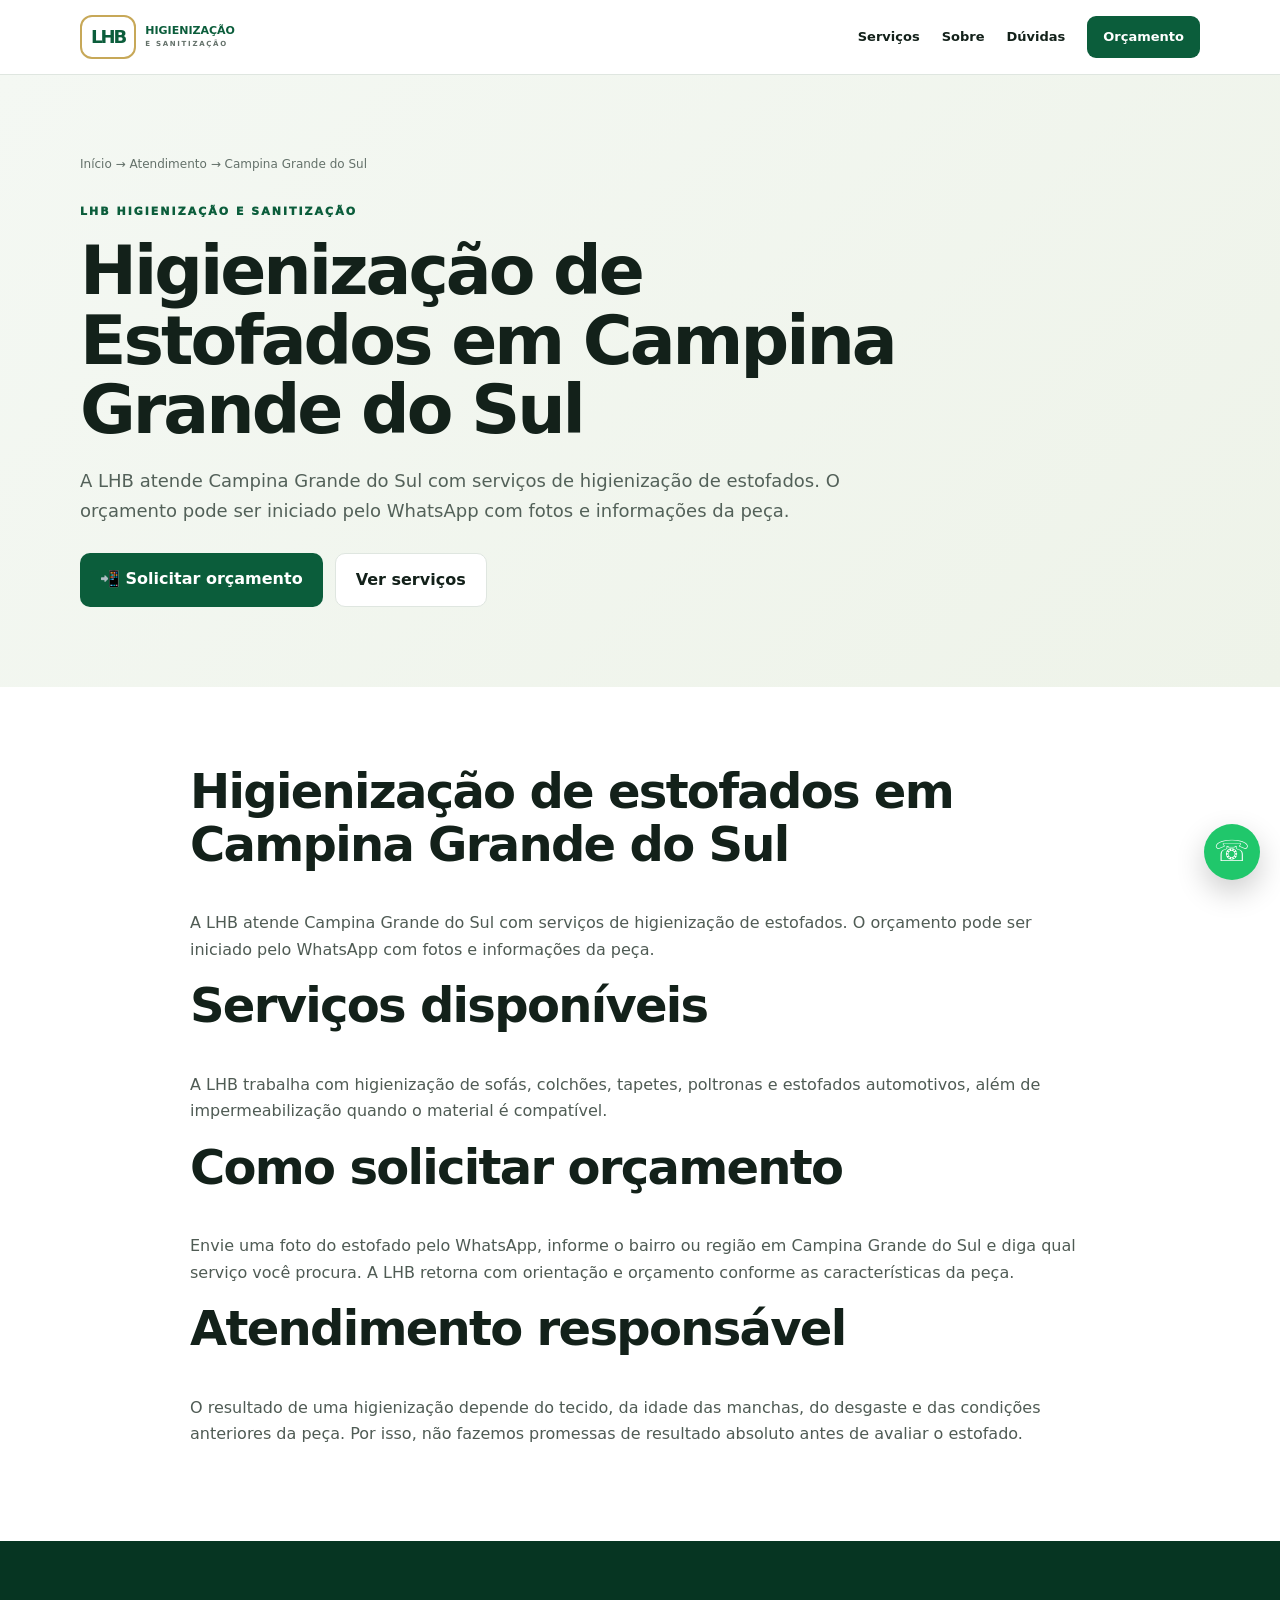
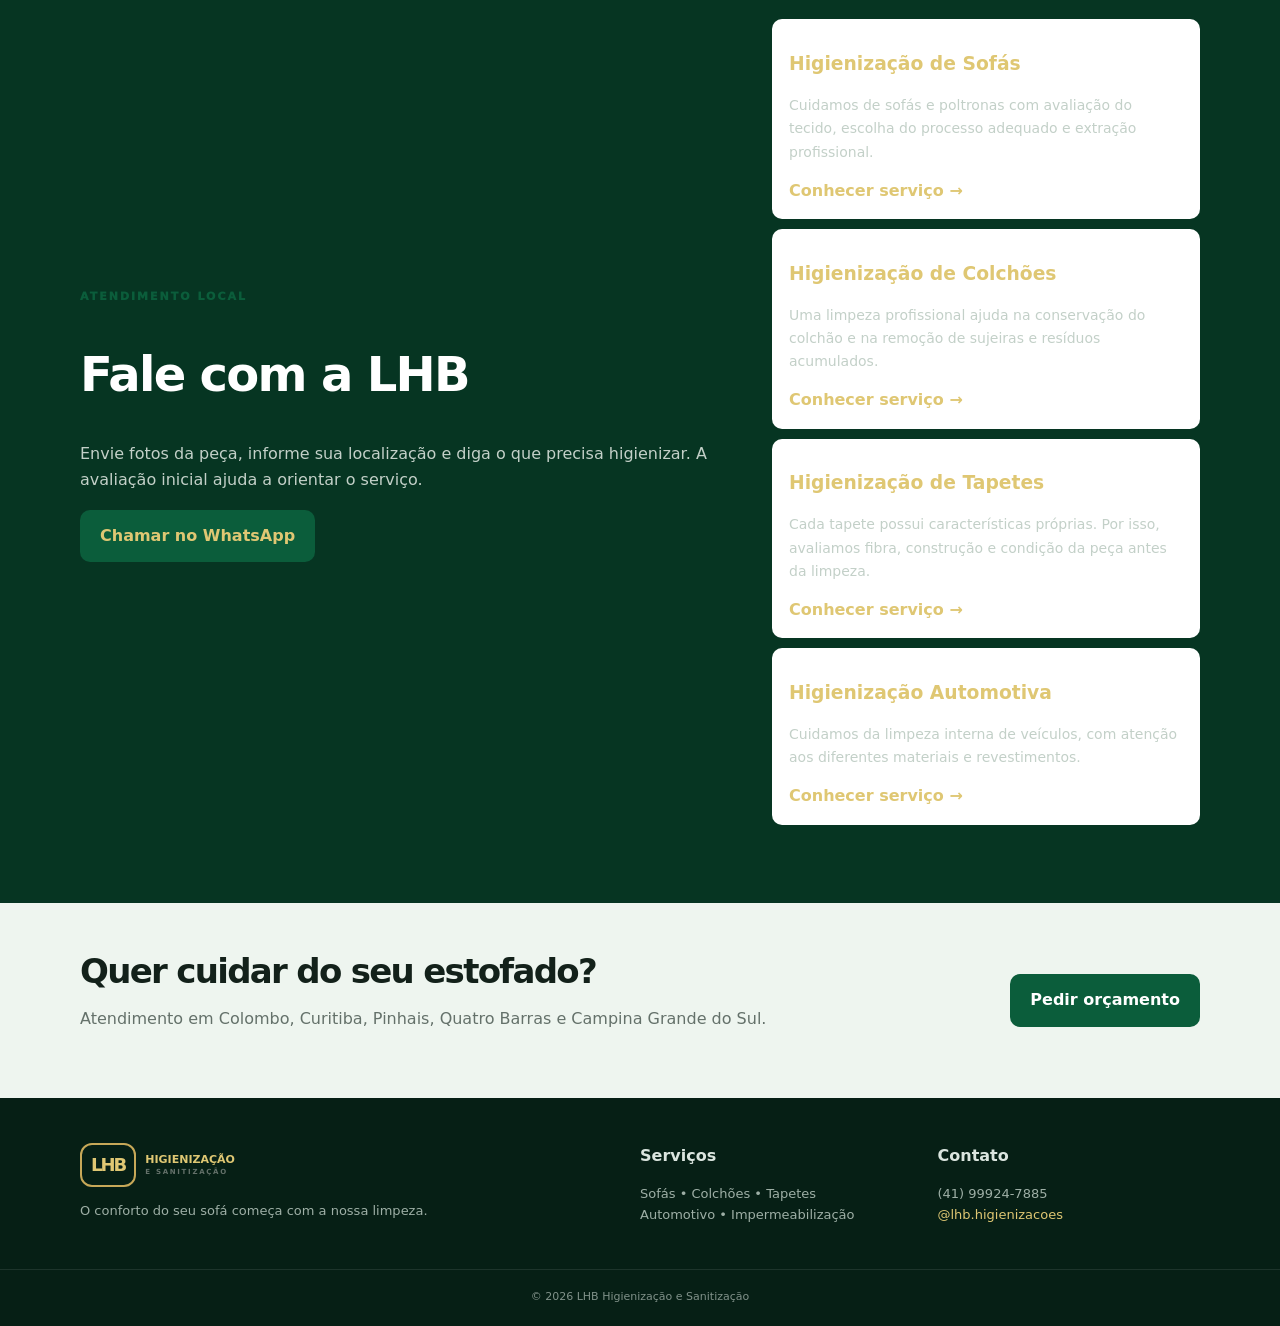
==== local/campina-grande-do-sul-pr.html @ d6521522 "Add files via upload" ====
<!doctype html><html lang="pt-BR"><head><meta charset="utf-8"><meta name="viewport" content="width=device-width,initial-scale=1">
<title>Higienização de Estofados em Campina Grande do Sul | LHB</title><meta name="description" content="Higienização de estofados em Campina Grande do Sul, PR: sofás, colchões, tapetes e automotivo. Atendimento da LHB conforme região e disponibilidade. Orçamento pelo WhatsApp."><meta name="robots" content="index,follow,max-image-preview:large"><link rel="canonical" href="https://lhb-higienizacao.github.io/local/campina-grande-do-sul-pr.html">
<meta property="og:title" content="Higienização de Estofados em Campina Grande do Sul | LHB"><meta property="og:description" content="Higienização de estofados em Campina Grande do Sul, PR: sofás, colchões, tapetes e automotivo. Atendimento da LHB conforme região e disponibilidade. Orçamento pelo WhatsApp."><meta property="og:url" content="https://lhb-higienizacao.github.io/local/campina-grande-do-sul-pr.html"><meta property="og:type" content="website"><meta name="theme-color" content="#0b5d3b">
<link rel="stylesheet" href="/style.css"><script type="application/ld+json">{"@context": "https://schema.org", "@type": "WebPage", "name": "Higienização de Estofados em Campina Grande do Sul | LHB", "description": "Higienização de estofados em Campina Grande do Sul, PR: sofás, colchões, tapetes e automotivo. Atendimento da LHB conforme região e disponibilidade. Orçamento pelo WhatsApp.", "url": "https://lhb-higienizacao.github.io/local/campina-grande-do-sul-pr.html"}</script></head>
<body><header class="header"><div class="container nav"><a class="logo" href="/"><b>LHB</b><span>HIGIENIZAÇÃO<br><small>E SANITIZAÇÃO</small></span></a><nav><a href="/#servicos">Serviços</a><a href="/#sobre">Sobre</a><a href="/#faq">Dúvidas</a><a class="navcta" href="https://wa.me/5541999247885?text=Olá!%20Vim%20pelo%20site%20da%20LHB%20e%20quero%20um%20orçamento." target="_blank" rel="noopener">Orçamento</a></nav></div></header>
<main><section class="hero"><div class="container"><div class="crumb"><a href="/">Início</a> → Atendimento → Campina Grande do Sul</div><span class="tag">LHB HIGIENIZAÇÃO E SANITIZAÇÃO</span><h1>Higienização de Estofados em Campina Grande do Sul</h1><p class="lead">A LHB atende Campina Grande do Sul com serviços de higienização de estofados. O orçamento pode ser iniciado pelo WhatsApp com fotos e informações da peça.</p><div class="buttons"><a class="btn primary" href="https://wa.me/5541999247885?text=Olá!%20Vim%20pelo%20site%20da%20LHB%20e%20quero%20um%20orçamento." target="_blank" rel="noopener">📲 Solicitar orçamento</a><a class="btn secondary" href="/#servicos">Ver serviços</a></div></div></section>
<section class="section"><div class="container article"><h2>Higienização de estofados em Campina Grande do Sul</h2><p>A LHB atende Campina Grande do Sul com serviços de higienização de estofados. O orçamento pode ser iniciado pelo WhatsApp com fotos e informações da peça.</p>
<h2>Serviços disponíveis</h2><p>A LHB trabalha com higienização de sofás, colchões, tapetes, poltronas e estofados automotivos, além de impermeabilização quando o material é compatível.</p>
<h2>Como solicitar orçamento</h2><p>Envie uma foto do estofado pelo WhatsApp, informe o bairro ou região em Campina Grande do Sul e diga qual serviço você procura. A LHB retorna com orientação e orçamento conforme as características da peça.</p>
<h2>Atendimento responsável</h2><p>O resultado de uma higienização depende do tecido, da idade das manchas, do desgaste e das condições anteriores da peça. Por isso, não fazemos promessas de resultado absoluto antes de avaliar o estofado.</p></div></section>
<section class="section dark"><div class="container two"><div><span class="tag">ATENDIMENTO LOCAL</span><h2>Fale com a LHB</h2><p>Envie fotos da peça, informe sua localização e diga o que precisa higienizar. A avaliação inicial ajuda a orientar o serviço.</p><a class="btn primary" href="https://wa.me/5541999247885?text=Olá!%20Quero%20uma%20avaliação%20para%20higienização." target="_blank" rel="noopener">Chamar no WhatsApp</a></div><div class="service-list"><a class="card" href="/servicos/sofas.html"><h3>Higienização de Sofás</h3><p>Cuidamos de sofás e poltronas com avaliação do tecido, escolha do processo adequado e extração profissional.</p><b>Conhecer serviço →</b></a><a class="card" href="/servicos/colchoes.html"><h3>Higienização de Colchões</h3><p>Uma limpeza profissional ajuda na conservação do colchão e na remoção de sujeiras e resíduos acumulados.</p><b>Conhecer serviço →</b></a><a class="card" href="/servicos/tapetes.html"><h3>Higienização de Tapetes</h3><p>Cada tapete possui características próprias. Por isso, avaliamos fibra, construção e condição da peça antes da limpeza.</p><b>Conhecer serviço →</b></a><a class="card" href="/servicos/automotiva.html"><h3>Higienização Automotiva</h3><p>Cuidamos da limpeza interna de veículos, com atenção aos diferentes materiais e revestimentos.</p><b>Conhecer serviço →</b></a></div></div></section>
<section class="cta"><div class="container cta-box"><div><h2>Quer cuidar do seu estofado?</h2><p>Atendimento em Colombo, Curitiba, Pinhais, Quatro Barras e Campina Grande do Sul.</p></div><a class="btn primary" href="https://wa.me/5541999247885?text=Olá!%20Vim%20pelo%20site%20da%20LHB." target="_blank" rel="noopener">Pedir orçamento</a></div></section></main>
<footer><div class="container foot"><div><a class="logo" href="/"><b>LHB</b><span>HIGIENIZAÇÃO<br><small>E SANITIZAÇÃO</small></span></a><p>O conforto do seu sofá começa com a nossa limpeza.</p></div><div><b>Serviços</b><p>Sofás • Colchões • Tapetes<br>Automotivo • Impermeabilização</p></div><div><b>Contato</b><p>(41) 99924-7885<br><a href="https://www.instagram.com/lhb.higienizacoes/" target="_blank" rel="noopener">@lhb.higienizacoes</a></p></div></div><div class="copy">© 2026 LHB Higienização e Sanitização</div></footer><a class="wa" href="https://wa.me/5541999247885?text=Olá!%20Quero%20um%20orçamento%20com%20a%20LHB." target="_blank" rel="noopener">☏</a></body></html>
---- style.css ----
:root{--g:#0b5d3b;--gd:#063522;--gold:#c7a858;--ink:#13211a;--muted:#64716a;--bg:#f5f7f3;--line:#dfe6e0;--white:#fff}*{box-sizing:border-box}html{scroll-behavior:smooth}body{margin:0;font-family:Inter,system-ui,-apple-system,"Segoe UI",sans-serif;color:var(--ink);line-height:1.65}a{text-decoration:none;color:inherit}.container{width:min(1120px,92%);margin:auto}.header{position:sticky;top:0;z-index:20;background:#fffffff2;border-bottom:1px solid var(--line);backdrop-filter:blur(10px)}.nav{height:74px;display:flex;justify-content:space-between;align-items:center}.logo{display:flex;align-items:center;gap:9px;color:var(--g)}.logo b{border:2px solid var(--gold);border-radius:12px;padding:5px 9px;font-size:18px;letter-spacing:-2px}.logo span{font-size:11px;font-weight:900;line-height:1.05}.logo small{font-size:7px;letter-spacing:1.7px;color:var(--muted)}nav{display:flex;align-items:center;gap:22px;font-size:13px;font-weight:800}nav a:hover{color:var(--g)}.navcta{background:var(--g);color:white;padding:10px 16px;border-radius:9px}.hero{background:linear-gradient(135deg,#f4f8f3,#eef3e9);padding:80px 0}.crumb{font-size:12px;color:var(--muted);margin-bottom:22px}.tag{font-size:11px;letter-spacing:2px;font-weight:950;color:var(--g)}h1{font-size:clamp(42px,6vw,68px);line-height:1.02;letter-spacing:-3px;margin:13px 0 22px;max-width:850px}h2{font-size:clamp(30px,4vw,48px);line-height:1.1;letter-spacing:-1.7px}h3{line-height:1.2}.lead{font-size:18px;color:#536159;max-width:760px}.buttons{display:flex;gap:12px;flex-wrap:wrap;margin-top:27px}.btn{padding:13px 20px;border-radius:10px;font-weight:900;display:inline-block}.primary{background:var(--g);color:#fff}.secondary{border:1px solid var(--line);background:#fff}.section{padding:78px 0}.grid{display:grid;grid-template-columns:repeat(3,1fr);gap:18px}.card{padding:24px;border:1px solid var(--line);border-radius:16px;background:#fff}.card p{color:var(--muted);font-size:14px}.card a{color:var(--g);font-weight:900}.article{max-width:900px}.article p{color:#4f5b54}.article h2{margin-top:0}.dark{background:var(--gd);color:#fff}.dark p{color:#c3d0c8}.dark a{color:#dfc773}.two{display:grid;grid-template-columns:1.2fr .8fr;gap:50px;align-items:center}.service-list{display:grid;gap:10px}.service-list a{padding:14px 16px;border:1px solid rgba(255,255,255,.14);border-radius:10px}.localbox{background:#f7f8f5;border:1px solid var(--line);border-radius:18px;padding:28px}.localbox ul{margin:10px 0;padding-left:20px}.cta{background:#eef5ef;padding:50px 0}.cta-box{display:flex;justify-content:space-between;align-items:center;gap:25px}.cta h2{margin:0;font-size:34px}.cta p{color:var(--muted)}footer{background:#061f15;color:#dbe5df;padding:45px 0 20px}.foot{display:grid;grid-template-columns:2fr 1fr 1fr;gap:35px}.foot p{color:#9eafa6;font-size:13px}.foot a{color:#dfc773}.copy{text-align:center;border-top:1px solid #ffffff18;margin-top:30px;padding-top:18px;font-size:11px;color:#81928a}.wa{position:fixed;right:20px;bottom:20px;width:56px;height:56px;border-radius:50%;display:grid;place-items:center;background:#20c76b;color:white;font-size:29px;z-index:30;box-shadow:0 12px 30px #0003}@media(max-width:760px){nav a:not(.navcta){display:none}.hero{padding:60px 0}.grid,.two,.foot{grid-template-columns:1fr}.cta-box{display:block}.cta .btn{margin-top:10px;width:100%;text-align:center}}
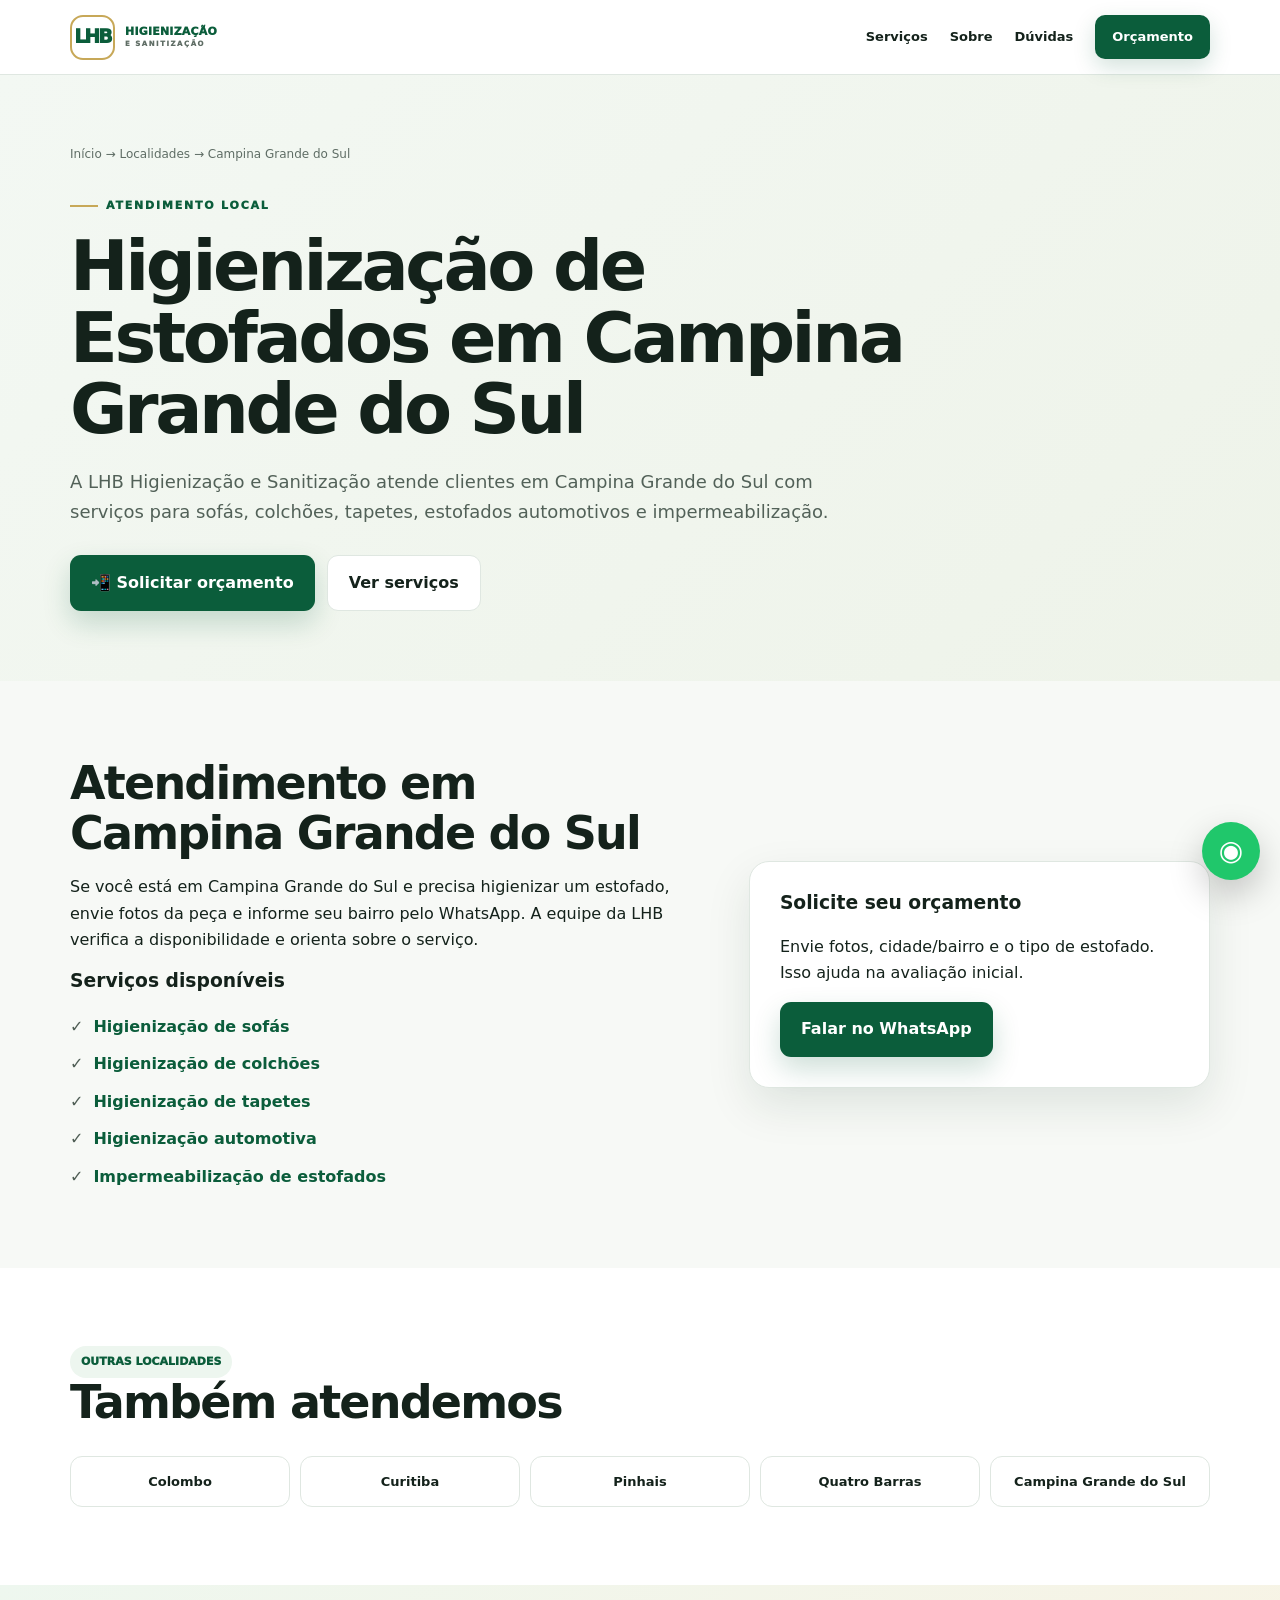
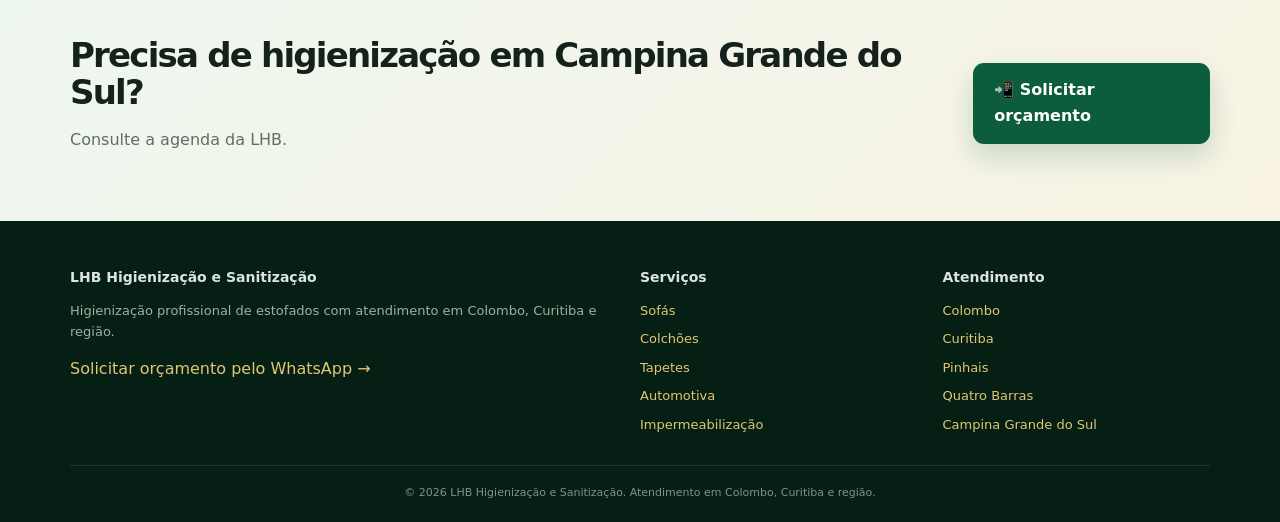
==== commit 67920812: "Add files via upload" ====
--- a/local/campina-grande-do-sul-pr.html
+++ b/local/campina-grande-do-sul-pr.html
@@ -1,13 +1,44 @@
-<!doctype html><html lang="pt-BR"><head><meta charset="utf-8"><meta name="viewport" content="width=device-width,initial-scale=1">
-<title>Higienização de Estofados em Campina Grande do Sul | LHB</title><meta name="description" content="Higienização de estofados em Campina Grande do Sul, PR: sofás, colchões, tapetes e automotivo. Atendimento da LHB conforme região e disponibilidade. Orçamento pelo WhatsApp."><meta name="robots" content="index,follow,max-image-preview:large"><link rel="canonical" href="https://lhb-higienizacao.github.io/local/campina-grande-do-sul-pr.html">
-<meta property="og:title" content="Higienização de Estofados em Campina Grande do Sul | LHB"><meta property="og:description" content="Higienização de estofados em Campina Grande do Sul, PR: sofás, colchões, tapetes e automotivo. Atendimento da LHB conforme região e disponibilidade. Orçamento pelo WhatsApp."><meta property="og:url" content="https://lhb-higienizacao.github.io/local/campina-grande-do-sul-pr.html"><meta property="og:type" content="website"><meta name="theme-color" content="#0b5d3b">
-<link rel="stylesheet" href="/style.css"><script type="application/ld+json">{"@context": "https://schema.org", "@type": "WebPage", "name": "Higienização de Estofados em Campina Grande do Sul | LHB", "description": "Higienização de estofados em Campina Grande do Sul, PR: sofás, colchões, tapetes e automotivo. Atendimento da LHB conforme região e disponibilidade. Orçamento pelo WhatsApp.", "url": "https://lhb-higienizacao.github.io/local/campina-grande-do-sul-pr.html"}</script></head>
-<body><header class="header"><div class="container nav"><a class="logo" href="/"><b>LHB</b><span>HIGIENIZAÇÃO<br><small>E SANITIZAÇÃO</small></span></a><nav><a href="/#servicos">Serviços</a><a href="/#sobre">Sobre</a><a href="/#faq">Dúvidas</a><a class="navcta" href="https://wa.me/5541999247885?text=Olá!%20Vim%20pelo%20site%20da%20LHB%20e%20quero%20um%20orçamento." target="_blank" rel="noopener">Orçamento</a></nav></div></header>
-<main><section class="hero"><div class="container"><div class="crumb"><a href="/">Início</a> → Atendimento → Campina Grande do Sul</div><span class="tag">LHB HIGIENIZAÇÃO E SANITIZAÇÃO</span><h1>Higienização de Estofados em Campina Grande do Sul</h1><p class="lead">A LHB atende Campina Grande do Sul com serviços de higienização de estofados. O orçamento pode ser iniciado pelo WhatsApp com fotos e informações da peça.</p><div class="buttons"><a class="btn primary" href="https://wa.me/5541999247885?text=Olá!%20Vim%20pelo%20site%20da%20LHB%20e%20quero%20um%20orçamento." target="_blank" rel="noopener">📲 Solicitar orçamento</a><a class="btn secondary" href="/#servicos">Ver serviços</a></div></div></section>
-<section class="section"><div class="container article"><h2>Higienização de estofados em Campina Grande do Sul</h2><p>A LHB atende Campina Grande do Sul com serviços de higienização de estofados. O orçamento pode ser iniciado pelo WhatsApp com fotos e informações da peça.</p>
-<h2>Serviços disponíveis</h2><p>A LHB trabalha com higienização de sofás, colchões, tapetes, poltronas e estofados automotivos, além de impermeabilização quando o material é compatível.</p>
-<h2>Como solicitar orçamento</h2><p>Envie uma foto do estofado pelo WhatsApp, informe o bairro ou região em Campina Grande do Sul e diga qual serviço você procura. A LHB retorna com orientação e orçamento conforme as características da peça.</p>
-<h2>Atendimento responsável</h2><p>O resultado de uma higienização depende do tecido, da idade das manchas, do desgaste e das condições anteriores da peça. Por isso, não fazemos promessas de resultado absoluto antes de avaliar o estofado.</p></div></section>
-<section class="section dark"><div class="container two"><div><span class="tag">ATENDIMENTO LOCAL</span><h2>Fale com a LHB</h2><p>Envie fotos da peça, informe sua localização e diga o que precisa higienizar. A avaliação inicial ajuda a orientar o serviço.</p><a class="btn primary" href="https://wa.me/5541999247885?text=Olá!%20Quero%20uma%20avaliação%20para%20higienização." target="_blank" rel="noopener">Chamar no WhatsApp</a></div><div class="service-list"><a class="card" href="/servicos/sofas.html"><h3>Higienização de Sofás</h3><p>Cuidamos de sofás e poltronas com avaliação do tecido, escolha do processo adequado e extração profissional.</p><b>Conhecer serviço →</b></a><a class="card" href="/servicos/colchoes.html"><h3>Higienização de Colchões</h3><p>Uma limpeza profissional ajuda na conservação do colchão e na remoção de sujeiras e resíduos acumulados.</p><b>Conhecer serviço →</b></a><a class="card" href="/servicos/tapetes.html"><h3>Higienização de Tapetes</h3><p>Cada tapete possui características próprias. Por isso, avaliamos fibra, construção e condição da peça antes da limpeza.</p><b>Conhecer serviço →</b></a><a class="card" href="/servicos/automotiva.html"><h3>Higienização Automotiva</h3><p>Cuidamos da limpeza interna de veículos, com atenção aos diferentes materiais e revestimentos.</p><b>Conhecer serviço →</b></a></div></div></section>
-<section class="cta"><div class="container cta-box"><div><h2>Quer cuidar do seu estofado?</h2><p>Atendimento em Colombo, Curitiba, Pinhais, Quatro Barras e Campina Grande do Sul.</p></div><a class="btn primary" href="https://wa.me/5541999247885?text=Olá!%20Vim%20pelo%20site%20da%20LHB." target="_blank" rel="noopener">Pedir orçamento</a></div></section></main>
-<footer><div class="container foot"><div><a class="logo" href="/"><b>LHB</b><span>HIGIENIZAÇÃO<br><small>E SANITIZAÇÃO</small></span></a><p>O conforto do seu sofá começa com a nossa limpeza.</p></div><div><b>Serviços</b><p>Sofás • Colchões • Tapetes<br>Automotivo • Impermeabilização</p></div><div><b>Contato</b><p>(41) 99924-7885<br><a href="https://www.instagram.com/lhb.higienizacoes/" target="_blank" rel="noopener">@lhb.higienizacoes</a></p></div></div><div class="copy">© 2026 LHB Higienização e Sanitização</div></footer><a class="wa" href="https://wa.me/5541999247885?text=Olá!%20Quero%20um%20orçamento%20com%20a%20LHB." target="_blank" rel="noopener">☏</a></body></html>+<!doctype html>
+<html lang="pt-BR">
+<head>
+<meta charset="utf-8">
+<meta name="viewport" content="width=device-width,initial-scale=1">
+<title>Higienização de estofados em Campina Grande do Sul, Paraná | LHB Higienização</title>
+<meta name="description" content="Higienização de estofados em Campina Grande do Sul, Paraná">
+<meta name="robots" content="index,follow,max-image-preview:large">
+<link rel="canonical" href="https://lhb-higienizacao.github.io/local/campina-grande-do-sul-pr.html">
+<meta property="og:title" content="Higienização de estofados em Campina Grande do Sul, Paraná | LHB Higienização">
+<meta property="og:description" content="Higienização de estofados em Campina Grande do Sul, Paraná">
+<meta property="og:url" content="https://lhb-higienizacao.github.io/local/campina-grande-do-sul-pr.html">
+<meta property="og:type" content="website">
+<meta name="theme-color" content="#0b5d3b">
+<link rel="stylesheet" href="/style.css">
+<script type="application/ld+json">{"@context": "https://schema.org", "@type": "LocalBusiness", "name": "LHB Higienização e Sanitização", "url": "https://lhb-higienizacao.github.io/", "telephone": "+55 41 99924-7885", "areaServed": ["Colombo, PR", "Curitiba, PR", "Pinhais, PR", "Quatro Barras, PR", "Campina Grande do Sul, PR"], "serviceType": "Higienização de estofados", "description": "Higienização de estofados em Campina Grande do Sul, Paraná", "address": {"@type": "PostalAddress", "addressLocality": "Campina Grande do Sul", "addressRegion": "PR", "addressCountry": "BR"}}</script>
+</head><body><header class="header"><div class="container nav">
+<a class="logo" href="/"><span class="logo-mark">LHB</span><span class="logo-text">HIGIENIZAÇÃO<small>E SANITIZAÇÃO</small></span></a>
+<nav><a href="/#servicos">Serviços</a><a href="/#sobre">Sobre</a><a href="/#faq">Dúvidas</a><a class="navcta" href="https://wa.me/5541999247885?text=Ol%C3%A1%21%20Vim%20pelo%20site%20da%20LHB%20e%20quero%20um%20or%C3%A7amento." target="_blank" rel="noopener">Orçamento</a></nav>
+</div></header>
+<main>
+<section class="service-hero"><div class="container">
+<div class="crumb"><a href="/">Início</a> → Localidades → Campina Grande do Sul</div>
+<span class="eyebrow">ATENDIMENTO LOCAL</span><h1>Higienização de Estofados em Campina Grande do Sul</h1>
+<p class="lead">A LHB Higienização e Sanitização atende clientes em Campina Grande do Sul com serviços para sofás, colchões, tapetes, estofados automotivos e impermeabilização.</p>
+<div class="buttons"><a class="btn primary" href="https://wa.me/5541999247885?text=Ol%C3%A1%21%20Vim%20pelo%20site%20da%20LHB%20e%20quero%20um%20or%C3%A7amento." target="_blank" rel="noopener">📲 Solicitar orçamento</a><a class="btn secondary" href="/#servicos">Ver serviços</a></div>
+</div></section>
+<section class="section"><div class="container two"><div><h2>Atendimento em Campina Grande do Sul</h2><p>Se você está em Campina Grande do Sul e precisa higienizar um estofado, envie fotos da peça e informe seu bairro pelo WhatsApp. A equipe da LHB verifica a disponibilidade e orienta sobre o serviço.</p><h3>Serviços disponíveis</h3><div class="checks">
+<div class="check">✓ <span><strong>Higienização de sofás</strong></span></div>
+<div class="check">✓ <span><strong>Higienização de colchões</strong></span></div>
+<div class="check">✓ <span><strong>Higienização de tapetes</strong></span></div>
+<div class="check">✓ <span><strong>Higienização automotiva</strong></span></div>
+<div class="check">✓ <span><strong>Impermeabilização de estofados</strong></span></div>
+</div></div>
+<div class="localbox"><h3>Solicite seu orçamento</h3><p>Envie fotos, cidade/bairro e o tipo de estofado. Isso ajuda na avaliação inicial.</p><a class="btn primary" href="https://wa.me/5541999247885?text=Ol%C3%A1%21%20Vim%20pelo%20site%20da%20LHB%20e%20quero%20um%20or%C3%A7amento." target="_blank" rel="noopener">Falar no WhatsApp</a></div></div></section>
+<section class="section alt"><div class="container"><div class="section-head"><span class="badge">OUTRAS LOCALIDADES</span><h2>Também atendemos</h2></div><div class="area-grid">
+<a class="area" href="/local/colombo-pr.html">Colombo</a><a class="area" href="/local/curitiba-pr.html">Curitiba</a><a class="area" href="/local/pinhais-pr.html">Pinhais</a><a class="area" href="/local/quatro-barras-pr.html">Quatro Barras</a><a class="area" href="/local/campina-grande-do-sul-pr.html">Campina Grande do Sul</a>
+</div></div></section>
+<section class="cta"><div class="container cta-box"><div><h2>Precisa de higienização em Campina Grande do Sul?</h2><p>Consulte a agenda da LHB.</p></div><a class="btn primary" href="https://wa.me/5541999247885?text=Ol%C3%A1%21%20Vim%20pelo%20site%20da%20LHB%20e%20quero%20um%20or%C3%A7amento." target="_blank" rel="noopener">📲 Solicitar orçamento</a></div></section>
+</main><footer><div class="container foot">
+<div><h3>LHB Higienização e Sanitização</h3><p>Higienização profissional de estofados com atendimento em Colombo, Curitiba e região.</p><a href="https://wa.me/5541999247885?text=Ol%C3%A1%21%20Vim%20pelo%20site%20da%20LHB%20e%20quero%20um%20or%C3%A7amento." target="_blank" rel="noopener">Solicitar orçamento pelo WhatsApp →</a></div>
+<div><h3>Serviços</h3><ul><li><a href="/servicos/sofas.html">Sofás</a></li><li><a href="/servicos/colchoes.html">Colchões</a></li><li><a href="/servicos/tapetes.html">Tapetes</a></li><li><a href="/servicos/automotiva.html">Automotiva</a></li><li><a href="/servicos/impermeabilizacao.html">Impermeabilização</a></li></ul></div>
+<div><h3>Atendimento</h3><ul><li><a href="/local/colombo-pr.html">Colombo</a></li><li><a href="/local/curitiba-pr.html">Curitiba</a></li><li><a href="/local/pinhais-pr.html">Pinhais</a></li><li><a href="/local/quatro-barras-pr.html">Quatro Barras</a></li><li><a href="/local/campina-grande-do-sul-pr.html">Campina Grande do Sul</a></li></ul></div>
+</div><div class="container copy">© 2026 LHB Higienização e Sanitização. Atendimento em Colombo, Curitiba e região.</div></footer><a class="wa" href="https://wa.me/5541999247885?text=Ol%C3%A1%21%20Vim%20pelo%20site%20da%20LHB%20e%20quero%20um%20or%C3%A7amento." target="_blank" rel="noopener" aria-label="Falar com a LHB pelo WhatsApp">◉</a></body></html>
--- a/style.css
+++ b/style.css
@@ -1 +1,91 @@
-:root{--g:#0b5d3b;--gd:#063522;--gold:#c7a858;--ink:#13211a;--muted:#64716a;--bg:#f5f7f3;--line:#dfe6e0;--white:#fff}*{box-sizing:border-box}html{scroll-behavior:smooth}body{margin:0;font-family:Inter,system-ui,-apple-system,"Segoe UI",sans-serif;color:var(--ink);line-height:1.65}a{text-decoration:none;color:inherit}.container{width:min(1120px,92%);margin:auto}.header{position:sticky;top:0;z-index:20;background:#fffffff2;border-bottom:1px solid var(--line);backdrop-filter:blur(10px)}.nav{height:74px;display:flex;justify-content:space-between;align-items:center}.logo{display:flex;align-items:center;gap:9px;color:var(--g)}.logo b{border:2px solid var(--gold);border-radius:12px;padding:5px 9px;font-size:18px;letter-spacing:-2px}.logo span{font-size:11px;font-weight:900;line-height:1.05}.logo small{font-size:7px;letter-spacing:1.7px;color:var(--muted)}nav{display:flex;align-items:center;gap:22px;font-size:13px;font-weight:800}nav a:hover{color:var(--g)}.navcta{background:var(--g);color:white;padding:10px 16px;border-radius:9px}.hero{background:linear-gradient(135deg,#f4f8f3,#eef3e9);padding:80px 0}.crumb{font-size:12px;color:var(--muted);margin-bottom:22px}.tag{font-size:11px;letter-spacing:2px;font-weight:950;color:var(--g)}h1{font-size:clamp(42px,6vw,68px);line-height:1.02;letter-spacing:-3px;margin:13px 0 22px;max-width:850px}h2{font-size:clamp(30px,4vw,48px);line-height:1.1;letter-spacing:-1.7px}h3{line-height:1.2}.lead{font-size:18px;color:#536159;max-width:760px}.buttons{display:flex;gap:12px;flex-wrap:wrap;margin-top:27px}.btn{padding:13px 20px;border-radius:10px;font-weight:900;display:inline-block}.primary{background:var(--g);color:#fff}.secondary{border:1px solid var(--line);background:#fff}.section{padding:78px 0}.grid{display:grid;grid-template-columns:repeat(3,1fr);gap:18px}.card{padding:24px;border:1px solid var(--line);border-radius:16px;background:#fff}.card p{color:var(--muted);font-size:14px}.card a{color:var(--g);font-weight:900}.article{max-width:900px}.article p{color:#4f5b54}.article h2{margin-top:0}.dark{background:var(--gd);color:#fff}.dark p{color:#c3d0c8}.dark a{color:#dfc773}.two{display:grid;grid-template-columns:1.2fr .8fr;gap:50px;align-items:center}.service-list{display:grid;gap:10px}.service-list a{padding:14px 16px;border:1px solid rgba(255,255,255,.14);border-radius:10px}.localbox{background:#f7f8f5;border:1px solid var(--line);border-radius:18px;padding:28px}.localbox ul{margin:10px 0;padding-left:20px}.cta{background:#eef5ef;padding:50px 0}.cta-box{display:flex;justify-content:space-between;align-items:center;gap:25px}.cta h2{margin:0;font-size:34px}.cta p{color:var(--muted)}footer{background:#061f15;color:#dbe5df;padding:45px 0 20px}.foot{display:grid;grid-template-columns:2fr 1fr 1fr;gap:35px}.foot p{color:#9eafa6;font-size:13px}.foot a{color:#dfc773}.copy{text-align:center;border-top:1px solid #ffffff18;margin-top:30px;padding-top:18px;font-size:11px;color:#81928a}.wa{position:fixed;right:20px;bottom:20px;width:56px;height:56px;border-radius:50%;display:grid;place-items:center;background:#20c76b;color:white;font-size:29px;z-index:30;box-shadow:0 12px 30px #0003}@media(max-width:760px){nav a:not(.navcta){display:none}.hero{padding:60px 0}.grid,.two,.foot{grid-template-columns:1fr}.cta-box{display:block}.cta .btn{margin-top:10px;width:100%;text-align:center}}
+
+:root{
+  --green:#0b5d3b;--green-dark:#063522;--green-soft:#edf6ef;
+  --gold:#c7a858;--ink:#14221b;--muted:#5f6d65;--bg:#f7f9f6;
+  --white:#fff;--line:#dfe7e1;--shadow:0 18px 45px rgba(6,53,34,.10);
+}
+*{box-sizing:border-box}
+html{scroll-behavior:smooth}
+body{margin:0;font-family:Inter,ui-sans-serif,system-ui,-apple-system,"Segoe UI",Roboto,Arial,sans-serif;color:var(--ink);background:var(--bg);line-height:1.65}
+a{text-decoration:none;color:inherit}
+.container{width:min(1140px,92%);margin:auto}
+.header{position:sticky;top:0;z-index:50;background:rgba(255,255,255,.94);border-bottom:1px solid var(--line);backdrop-filter:blur(12px)}
+.nav{min-height:74px;display:flex;align-items:center;justify-content:space-between;gap:20px}
+.logo{display:flex;align-items:center;gap:10px;color:var(--green)}
+.logo-mark{width:45px;height:45px;border:2px solid var(--gold);border-radius:13px;display:grid;place-items:center;font-weight:950;font-size:19px;letter-spacing:-2px}
+.logo-text{font-size:11px;font-weight:950;line-height:1.05;letter-spacing:.2px}
+.logo-text small{display:block;color:var(--muted);font-size:7px;letter-spacing:1.5px;margin-top:3px}
+nav{display:flex;align-items:center;gap:22px;font-size:13px;font-weight:850}
+nav a:hover{color:var(--green)}
+.navcta{background:var(--green);color:#fff!important;padding:11px 17px;border-radius:10px;box-shadow:0 8px 22px rgba(11,93,59,.18)}
+.hero{position:relative;overflow:hidden;background:
+ radial-gradient(circle at 85% 20%,rgba(199,168,88,.18),transparent 28%),
+ linear-gradient(135deg,#f4f9f4 0%,#eaf3eb 100%);padding:92px 0 86px}
+.hero:after{content:"";position:absolute;width:380px;height:380px;border:1px solid rgba(11,93,59,.08);border-radius:50%;right:-140px;bottom:-190px}
+.eyebrow{display:inline-flex;align-items:center;gap:8px;color:var(--green);font-size:11px;font-weight:950;letter-spacing:1.8px}
+.eyebrow:before{content:"";width:28px;height:2px;background:var(--gold)}
+.crumb{font-size:12px;color:var(--muted);margin-bottom:24px}
+h1{font-size:clamp(40px,6vw,70px);line-height:1.02;letter-spacing:-3.4px;max-width:900px;margin:16px 0 22px}
+h2{font-size:clamp(30px,4vw,46px);line-height:1.08;letter-spacing:-1.8px;margin:0 0 15px}
+h3{line-height:1.2;margin-top:0}
+.lead{font-size:18px;color:#526158;max-width:780px}
+.buttons{display:flex;gap:12px;flex-wrap:wrap;margin-top:28px}
+.btn{display:inline-flex;align-items:center;justify-content:center;padding:14px 21px;border-radius:11px;font-weight:900}
+.primary{background:var(--green);color:#fff;box-shadow:0 12px 28px rgba(11,93,59,.2)}
+.secondary{background:#fff;border:1px solid var(--line)}
+.section{padding:78px 0}
+.section.alt{background:#fff}
+.section-head{max-width:760px;margin-bottom:28px}
+.grid{display:grid;grid-template-columns:repeat(3,1fr);gap:18px}
+.card{background:#fff;border:1px solid var(--line);border-radius:18px;padding:25px;box-shadow:0 8px 25px rgba(6,53,34,.04);transition:.2s}
+.card:hover{transform:translateY(-3px);box-shadow:var(--shadow)}
+.card-icon{width:42px;height:42px;border-radius:12px;background:var(--green-soft);display:grid;place-items:center;color:var(--green);font-size:20px;margin-bottom:17px}
+.card p{font-size:14px;color:var(--muted)}
+.card b{color:var(--green);font-size:13px}
+.two{display:grid;grid-template-columns:1.15fr .85fr;gap:55px;align-items:center}
+.localbox{background:#fff;border:1px solid var(--line);border-radius:20px;padding:30px;box-shadow:var(--shadow)}
+.localbox ul{margin:12px 0;padding-left:20px;color:var(--muted)}
+.checks{display:grid;gap:11px;margin-top:22px}
+.check{display:flex;gap:10px;align-items:flex-start;color:#4e5d54}
+.check strong{color:var(--green)}
+.dark{background:var(--green-dark);color:#fff}
+.dark p{color:#c8d5ce}
+.dark a{color:#ead37e}
+.area-grid{display:grid;grid-template-columns:repeat(5,1fr);gap:10px}
+.area{padding:14px 12px;background:#fff;border:1px solid var(--line);border-radius:12px;text-align:center;font-weight:800;font-size:13px}
+.faq{display:grid;gap:12px;max-width:850px}
+details{background:#fff;border:1px solid var(--line);border-radius:14px;padding:17px 20px}
+summary{cursor:pointer;font-weight:900}
+details p{color:var(--muted);margin-bottom:0}
+.cta{background:linear-gradient(135deg,#eef7ef,#f8f3e4);padding:52px 0}
+.cta-box{display:flex;justify-content:space-between;align-items:center;gap:25px}
+.cta h2{margin:0;font-size:34px}
+.cta p{color:var(--muted)}
+footer{background:#061f15;color:#dbe5df;padding:48px 0 20px}
+.foot{display:grid;grid-template-columns:2fr 1fr 1fr;gap:35px}
+.foot h3{font-size:14px}
+.foot p,.foot li{color:#9eafa6;font-size:13px}
+.foot ul{list-style:none;padding:0;margin:0;display:grid;gap:7px}
+.foot a{color:#dfc773}
+.copy{text-align:center;border-top:1px solid rgba(255,255,255,.1);margin-top:30px;padding-top:18px;font-size:11px;color:#81928a}
+.wa{position:fixed;right:20px;bottom:20px;width:58px;height:58px;border-radius:50%;display:grid;place-items:center;background:#20c76b;color:#fff;font-size:28px;z-index:60;box-shadow:0 14px 35px rgba(0,0,0,.22)}
+.article{max-width:900px}
+.article p{color:#526158}
+.service-hero{padding:70px 0;background:linear-gradient(135deg,#f3f8f3,#eef3e9)}
+.badge{display:inline-block;padding:7px 11px;border-radius:999px;background:var(--green-soft);color:var(--green);font-size:11px;font-weight:950}
+@media(max-width:850px){
+ nav a:not(.navcta){display:none}
+ .grid{grid-template-columns:1fr 1fr}
+ .two,.foot{grid-template-columns:1fr}
+ .area-grid{grid-template-columns:repeat(2,1fr)}
+}
+@media(max-width:560px){
+ .nav{min-height:68px}
+ .hero{padding:60px 0}
+ h1{letter-spacing:-2.4px}
+ .grid{grid-template-columns:1fr}
+ .area-grid{grid-template-columns:1fr 1fr}
+ .cta-box{display:block}
+ .cta .btn{width:100%;margin-top:12px}
+ .section{padding:58px 0}
+}
